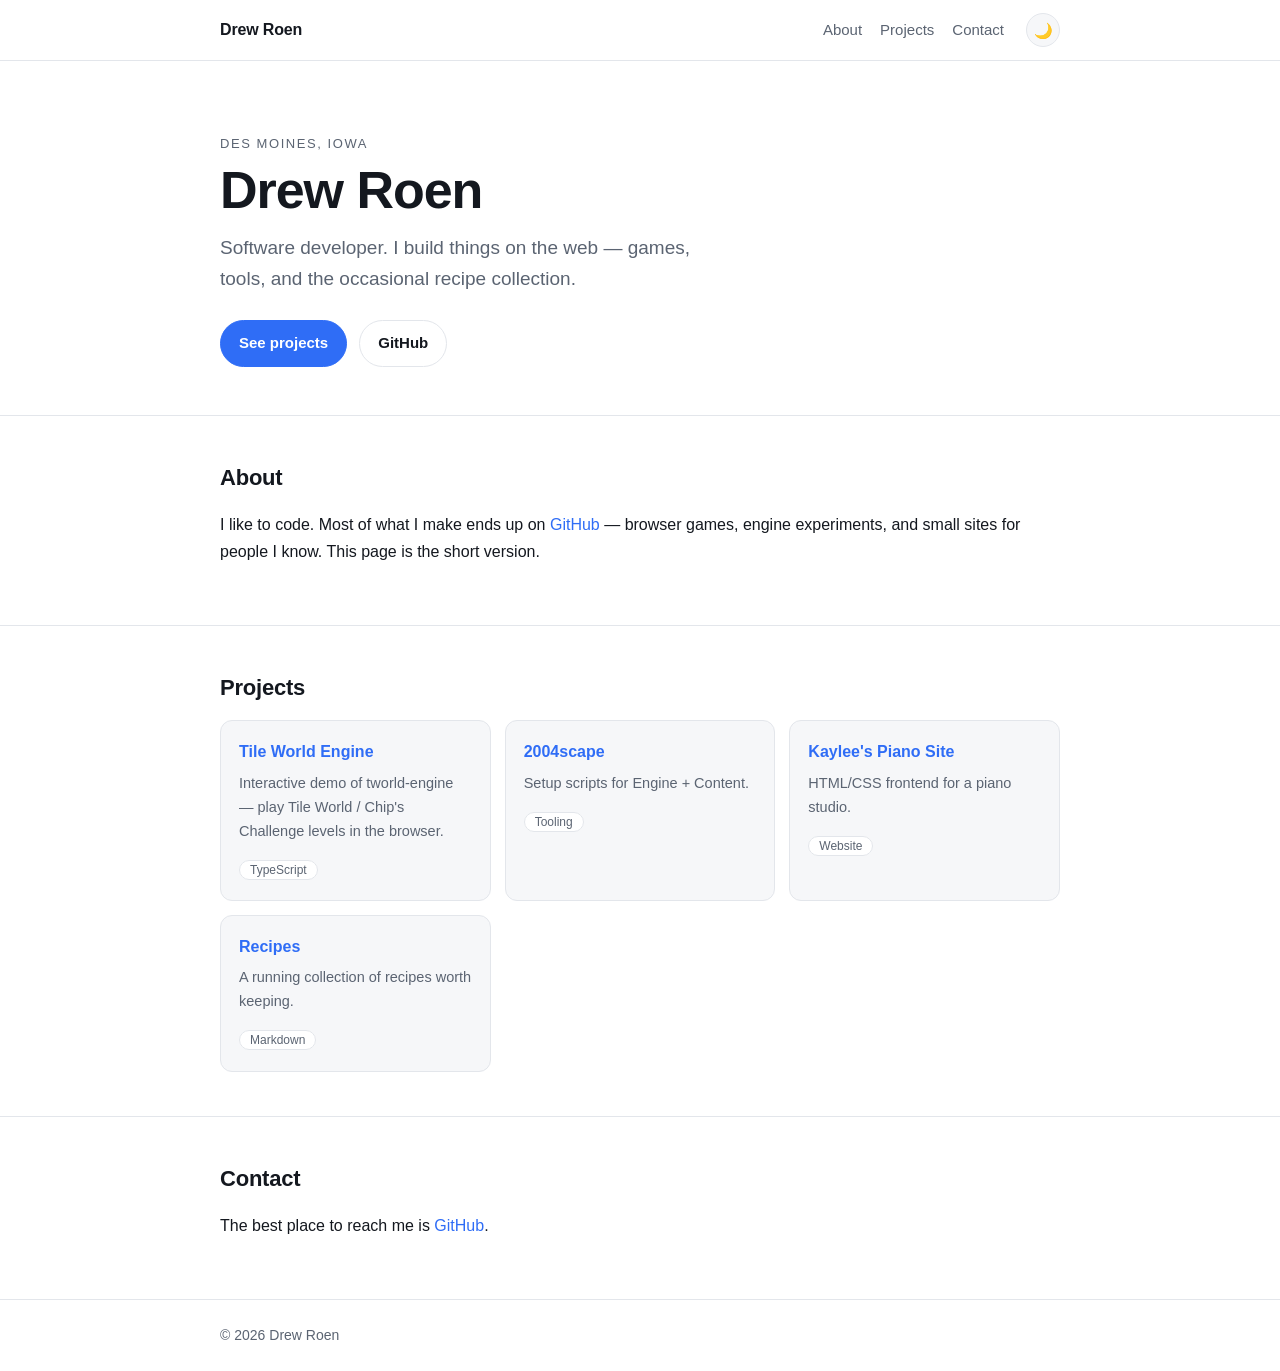
==== index.html @ 00964a7c "Add initial site: HTML/CSS/jQuery landing page" ====
<!DOCTYPE html>
<html lang="en">
<head>
  <meta charset="utf-8">
  <meta name="viewport" content="width=device-width, initial-scale=1">
  <title>Drew Roen</title>
  <meta name="description" content="Drew Roen — software developer in Des Moines, Iowa.">
  <link rel="stylesheet" href="css/style.css">
</head>
<body>

  <header class="site-header">
    <div class="wrap header-inner">
      <a class="brand" href="#top">Drew Roen</a>
      <nav class="nav">
        <a href="#about">About</a>
        <a href="#projects">Projects</a>
        <a href="#contact">Contact</a>
      </nav>
      <button id="theme-toggle" type="button" aria-label="Toggle theme">🌙</button>
    </div>
  </header>

  <main id="top">

    <section class="hero">
      <div class="wrap">
        <p class="eyebrow">Des Moines, Iowa</p>
        <h1>Drew Roen</h1>
        <p class="lead">
          Software developer. I build things on the web — games, tools, and the
          occasional recipe collection.
        </p>
        <p class="cta">
          <a class="btn" href="#projects">See projects</a>
          <a class="btn btn-ghost" href="https://github.com/Drewroen" target="_blank" rel="noopener">GitHub</a>
        </p>
      </div>
    </section>

    <section id="about" class="section reveal">
      <div class="wrap">
        <h2>About</h2>
        <p>
          I like to code. Most of what I make ends up on
          <a href="https://github.com/Drewroen" target="_blank" rel="noopener">GitHub</a> —
          browser games, engine experiments, and small sites for people I know.
          This page is the short version.
        </p>
      </div>
    </section>

    <section id="projects" class="section reveal">
      <div class="wrap">
        <h2>Projects</h2>
        <ul class="cards">

          <li class="card">
            <h3><a href="https://github.com/Drewroen/test-tile-world-ts" target="_blank" rel="noopener">Tile World Engine</a></h3>
            <p>Interactive demo of tworld-engine — play Tile World / Chip's Challenge levels in the browser.</p>
            <span class="tag">TypeScript</span>
          </li>

          <li class="card">
            <h3><a href="https://github.com/Drewroen/2004scape-drew" target="_blank" rel="noopener">2004scape</a></h3>
            <p>Setup scripts for Engine + Content.</p>
            <span class="tag">Tooling</span>
          </li>

          <li class="card">
            <h3><a href="https://github.com/Drewroen/kaylee-piano-site" target="_blank" rel="noopener">Kaylee's Piano Site</a></h3>
            <p>HTML/CSS frontend for a piano studio.</p>
            <span class="tag">Website</span>
          </li>

          <li class="card">
            <h3><a href="https://github.com/Drewroen/recipes" target="_blank" rel="noopener">Recipes</a></h3>
            <p>A running collection of recipes worth keeping.</p>
            <span class="tag">Markdown</span>
          </li>

        </ul>
      </div>
    </section>

    <section id="contact" class="section reveal">
      <div class="wrap">
        <h2>Contact</h2>
        <p>
          The best place to reach me is
          <a href="https://github.com/Drewroen" target="_blank" rel="noopener">GitHub</a>.
        </p>
      </div>
    </section>

  </main>

  <footer class="site-footer">
    <div class="wrap">
      <p>&copy; <span id="year"></span> Drew Roen</p>
    </div>
  </footer>

  <script src="https://code.jquery.com/jquery-3.7.1.min.js"
          integrity="sha256-/JqT3SQfawRcv/BIHPThkBvs0OEvtFFmqPF/lYI/Cxo="
          crossorigin="anonymous"></script>
  <script src="js/main.js"></script>
</body>
</html>
---- css/style.css ----
:root {
  --bg: #ffffff;
  --bg-soft: #f6f7f9;
  --fg: #14181f;
  --muted: #5b6472;
  --accent: #2f6df6;
  --border: #e3e6eb;
  --radius: 12px;
  --wrap: 880px;
}

html[data-theme="dark"] {
  --bg: #0f1216;
  --bg-soft: #161b22;
  --fg: #e8ecf2;
  --muted: #9aa4b2;
  --accent: #6ea1ff;
  --border: #242b35;
}

* { box-sizing: border-box; }

html { scroll-behavior: smooth; }

body {
  margin: 0;
  background: var(--bg);
  color: var(--fg);
  font: 16px/1.65 -apple-system, BlinkMacSystemFont, "Segoe UI", Roboto, Helvetica, Arial, sans-serif;
  -webkit-font-smoothing: antialiased;
  transition: background .25s ease, color .25s ease;
}

.wrap {
  width: 100%;
  max-width: var(--wrap);
  margin: 0 auto;
  padding: 0 20px;
}

a { color: var(--accent); text-decoration: none; }
a:hover { text-decoration: underline; }

/* Header */
.site-header {
  position: sticky;
  top: 0;
  z-index: 10;
  background: color-mix(in srgb, var(--bg) 88%, transparent);
  backdrop-filter: blur(8px);
  border-bottom: 1px solid var(--border);
}

.header-inner {
  display: flex;
  align-items: center;
  gap: 16px;
  height: 60px;
}

.brand { font-weight: 700; color: var(--fg); letter-spacing: -.01em; }
.brand:hover { text-decoration: none; }

.nav {
  display: flex;
  gap: 18px;
  margin-left: auto;
}

.nav a { color: var(--muted); font-size: 15px; }
.nav a:hover { color: var(--fg); text-decoration: none; }

#theme-toggle {
  margin-left: 6px;
  width: 34px;
  height: 34px;
  border: 1px solid var(--border);
  border-radius: 50%;
  background: var(--bg-soft);
  color: var(--fg);
  cursor: pointer;
  font-size: 15px;
  line-height: 1;
}
#theme-toggle:hover { border-color: var(--accent); }

/* Hero */
.hero { padding: 72px 0 48px; }

.eyebrow {
  margin: 0 0 8px;
  font-size: 13px;
  text-transform: uppercase;
  letter-spacing: .12em;
  color: var(--muted);
}

.hero h1 {
  margin: 0 0 12px;
  font-size: clamp(34px, 6vw, 52px);
  line-height: 1.1;
  letter-spacing: -.02em;
}

.lead { font-size: 19px; color: var(--muted); max-width: 46ch; margin: 0 0 26px; }

.cta { display: flex; gap: 12px; flex-wrap: wrap; margin: 0; }

.btn {
  display: inline-block;
  padding: 10px 18px;
  border-radius: 999px;
  background: var(--accent);
  color: #fff;
  font-size: 15px;
  font-weight: 600;
  border: 1px solid var(--accent);
}
.btn:hover { text-decoration: none; opacity: .9; }

.btn-ghost { background: transparent; color: var(--fg); border-color: var(--border); }
.btn-ghost:hover { border-color: var(--accent); color: var(--accent); opacity: 1; }

/* Sections */
.section { padding: 44px 0; border-top: 1px solid var(--border); }

.section h2 {
  margin: 0 0 14px;
  font-size: 22px;
  letter-spacing: -.01em;
}

/* Cards */
.cards {
  list-style: none;
  margin: 0;
  padding: 0;
  display: grid;
  grid-template-columns: repeat(auto-fit, minmax(240px, 1fr));
  gap: 14px;
}

.card {
  padding: 18px;
  border: 1px solid var(--border);
  border-radius: var(--radius);
  background: var(--bg-soft);
  transition: transform .15s ease, border-color .15s ease;
}

.card:hover { transform: translateY(-2px); border-color: var(--accent); }

.card h3 { margin: 0 0 6px; font-size: 16px; }
.card p { margin: 0 0 12px; color: var(--muted); font-size: 14.5px; }

.tag {
  font-size: 12px;
  color: var(--muted);
  border: 1px solid var(--border);
  border-radius: 999px;
  padding: 2px 10px;
  background: var(--bg);
}

/* Footer */
.site-footer {
  border-top: 1px solid var(--border);
  padding: 24px 0;
  color: var(--muted);
  font-size: 14px;
}
.site-footer p { margin: 0; }

/* Reveal on scroll */
.reveal { opacity: 0; transform: translateY(14px); transition: opacity .5s ease, transform .5s ease; }
.reveal.is-visible { opacity: 1; transform: none; }

@media (max-width: 560px) {
  .nav { gap: 12px; }
  .nav a { font-size: 14px; }
  .hero { padding: 48px 0 36px; }
}
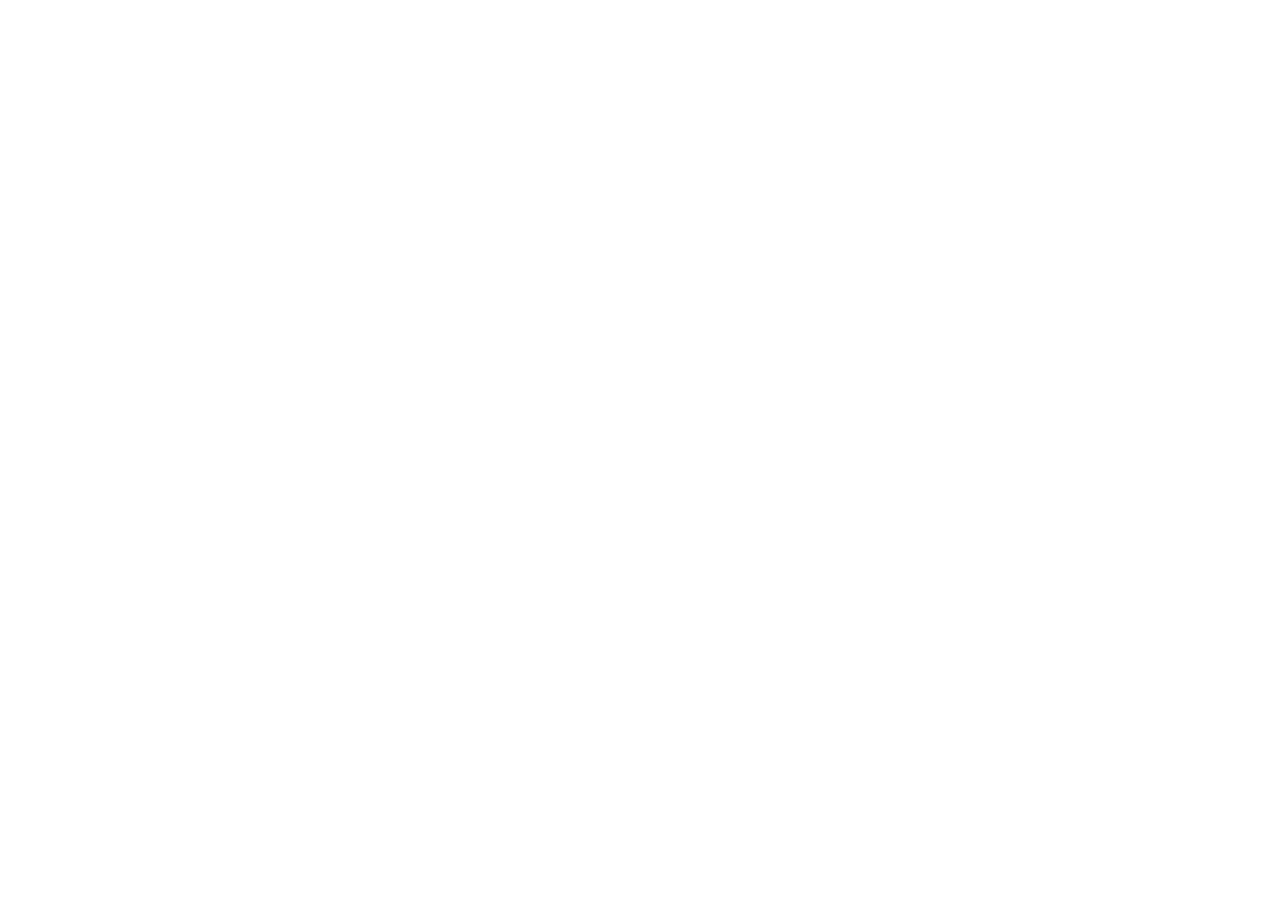
==== commit 42ff6241: "Strip to bare scaffold (empty css/js, no content)" ====
--- a/index.html
+++ b/index.html
@@ -3,107 +3,14 @@
 <head>
   <meta charset="utf-8">
   <meta name="viewport" content="width=device-width, initial-scale=1">
-  <title>Drew Roen</title>
-  <meta name="description" content="Drew Roen — software developer in Des Moines, Iowa.">
+  <title>drewroen.com</title>
   <link rel="stylesheet" href="css/style.css">
 </head>
 <body>
-
-  <header class="site-header">
-    <div class="wrap header-inner">
-      <a class="brand" href="#top">Drew Roen</a>
-      <nav class="nav">
-        <a href="#about">About</a>
-        <a href="#projects">Projects</a>
-        <a href="#contact">Contact</a>
-      </nav>
-      <button id="theme-toggle" type="button" aria-label="Toggle theme">🌙</button>
-    </div>
-  </header>
-
-  <main id="top">
-
-    <section class="hero">
-      <div class="wrap">
-        <p class="eyebrow">Des Moines, Iowa</p>
-        <h1>Drew Roen</h1>
-        <p class="lead">
-          Software developer. I build things on the web — games, tools, and the
-          occasional recipe collection.
-        </p>
-        <p class="cta">
-          <a class="btn" href="#projects">See projects</a>
-          <a class="btn btn-ghost" href="https://github.com/Drewroen" target="_blank" rel="noopener">GitHub</a>
-        </p>
-      </div>
-    </section>
-
-    <section id="about" class="section reveal">
-      <div class="wrap">
-        <h2>About</h2>
-        <p>
-          I like to code. Most of what I make ends up on
-          <a href="https://github.com/Drewroen" target="_blank" rel="noopener">GitHub</a> —
-          browser games, engine experiments, and small sites for people I know.
-          This page is the short version.
-        </p>
-      </div>
-    </section>
-
-    <section id="projects" class="section reveal">
-      <div class="wrap">
-        <h2>Projects</h2>
-        <ul class="cards">
-
-          <li class="card">
-            <h3><a href="https://github.com/Drewroen/test-tile-world-ts" target="_blank" rel="noopener">Tile World Engine</a></h3>
-            <p>Interactive demo of tworld-engine — play Tile World / Chip's Challenge levels in the browser.</p>
-            <span class="tag">TypeScript</span>
-          </li>
-
-          <li class="card">
-            <h3><a href="https://github.com/Drewroen/2004scape-drew" target="_blank" rel="noopener">2004scape</a></h3>
-            <p>Setup scripts for Engine + Content.</p>
-            <span class="tag">Tooling</span>
-          </li>
-
-          <li class="card">
-            <h3><a href="https://github.com/Drewroen/kaylee-piano-site" target="_blank" rel="noopener">Kaylee's Piano Site</a></h3>
-            <p>HTML/CSS frontend for a piano studio.</p>
-            <span class="tag">Website</span>
-          </li>
-
-          <li class="card">
-            <h3><a href="https://github.com/Drewroen/recipes" target="_blank" rel="noopener">Recipes</a></h3>
-            <p>A running collection of recipes worth keeping.</p>
-            <span class="tag">Markdown</span>
-          </li>
-
-        </ul>
-      </div>
-    </section>
-
-    <section id="contact" class="section reveal">
-      <div class="wrap">
-        <h2>Contact</h2>
-        <p>
-          The best place to reach me is
-          <a href="https://github.com/Drewroen" target="_blank" rel="noopener">GitHub</a>.
-        </p>
-      </div>
-    </section>
-
-  </main>
-
-  <footer class="site-footer">
-    <div class="wrap">
-      <p>&copy; <span id="year"></span> Drew Roen</p>
-    </div>
-  </footer>
 
   <script src="https://code.jquery.com/jquery-3.7.1.min.js"
           integrity="sha256-/JqT3SQfawRcv/BIHPThkBvs0OEvtFFmqPF/lYI/Cxo="
           crossorigin="anonymous"></script>
   <script src="js/main.js"></script>
 </body>
-</html>
+</html>
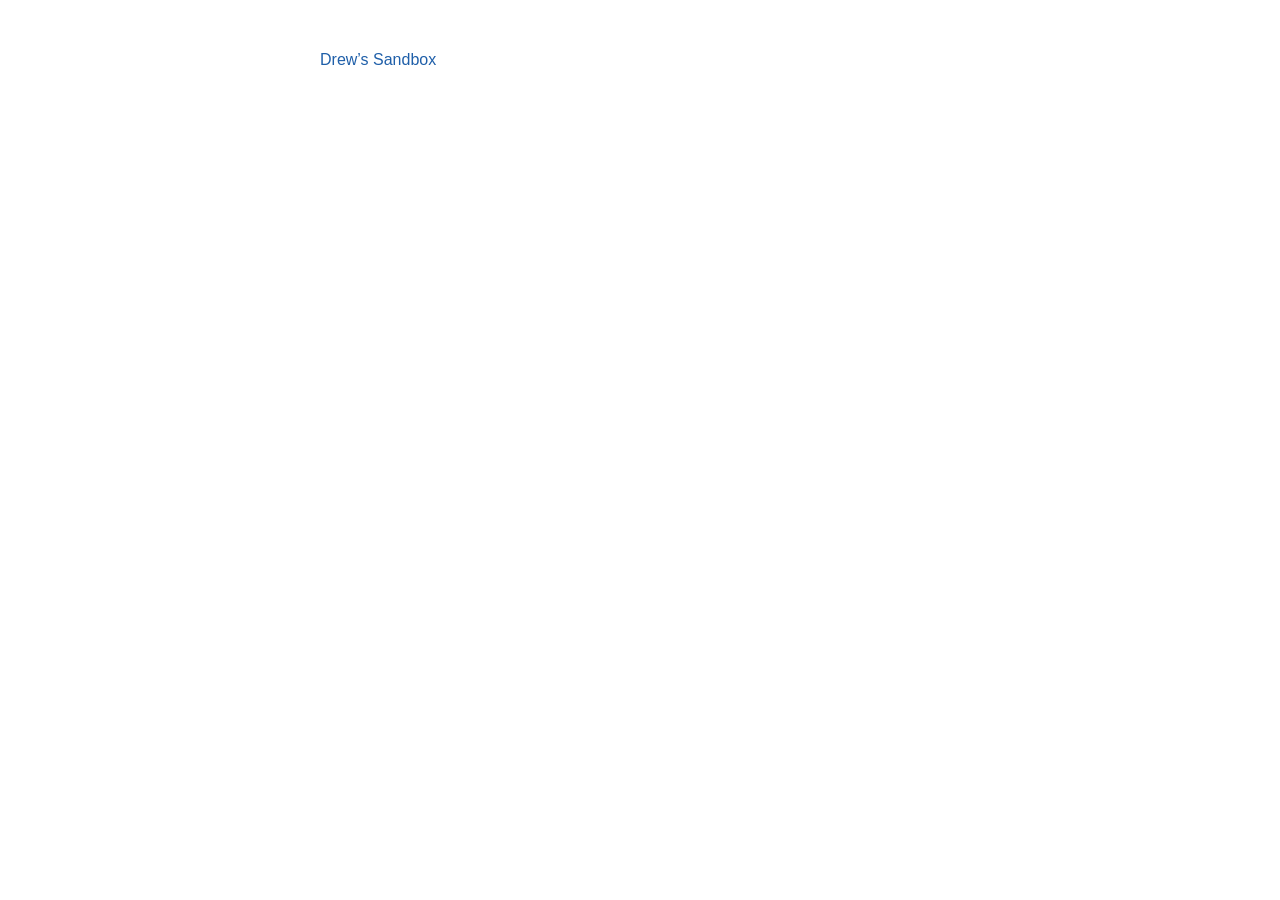
==== commit db064bcd: "Add homepage link to Drew's Sandbox and sandbox index page" ====
--- a/index.html
+++ b/index.html
@@ -7,10 +7,15 @@
   <link rel="stylesheet" href="css/style.css">
 </head>
 <body>
+  <main>
+    <nav>
+      <a href="sandbox/">Drew&rsquo;s Sandbox</a>
+    </nav>
+  </main>
 
   <script src="https://code.jquery.com/jquery-3.7.1.min.js"
           integrity="sha256-/JqT3SQfawRcv/BIHPThkBvs0OEvtFFmqPF/lYI/Cxo="
           crossorigin="anonymous"></script>
   <script src="js/main.js"></script>
 </body>
-</html>+</html>
--- a/css/style.css
+++ b/css/style.css
@@ -0,0 +1,70 @@
+:root {
+  --fg: #1b1b1b;
+  --muted: #6b6b6b;
+  --accent: #1f5fa9;
+  --rule: #e2e2e2;
+}
+
+* { box-sizing: border-box; }
+
+body {
+  margin: 0;
+  padding: 3rem 1.25rem;
+  font: 16px/1.55 -apple-system, BlinkMacSystemFont, "Segoe UI", Roboto, Helvetica, Arial, sans-serif;
+  color: var(--fg);
+  background: #fff;
+}
+
+main {
+  max-width: 40rem;
+  margin: 0 auto;
+}
+
+h1 {
+  font-size: 1.5rem;
+  margin: 0 0 .25rem;
+}
+
+a {
+  color: var(--accent);
+  text-decoration: none;
+}
+
+a:hover { text-decoration: underline; }
+
+.back {
+  margin: 0 0 2rem;
+  font-size: .875rem;
+}
+
+.lede {
+  color: var(--muted);
+  margin: 0 0 1.5rem;
+}
+
+.stat-list {
+  list-style: none;
+  margin: 0;
+  padding: 0;
+  border-top: 1px solid var(--rule);
+}
+
+.stat-list li {
+  padding: .6rem 0;
+  border-bottom: 1px solid var(--rule);
+}
+
+.empty {
+  color: var(--muted);
+  font-style: italic;
+}
+
+@media (prefers-color-scheme: dark) {
+  :root {
+    --fg: #eaeaea;
+    --muted: #9a9a9a;
+    --accent: #7fb3ea;
+    --rule: #333;
+  }
+  body { background: #141414; }
+}
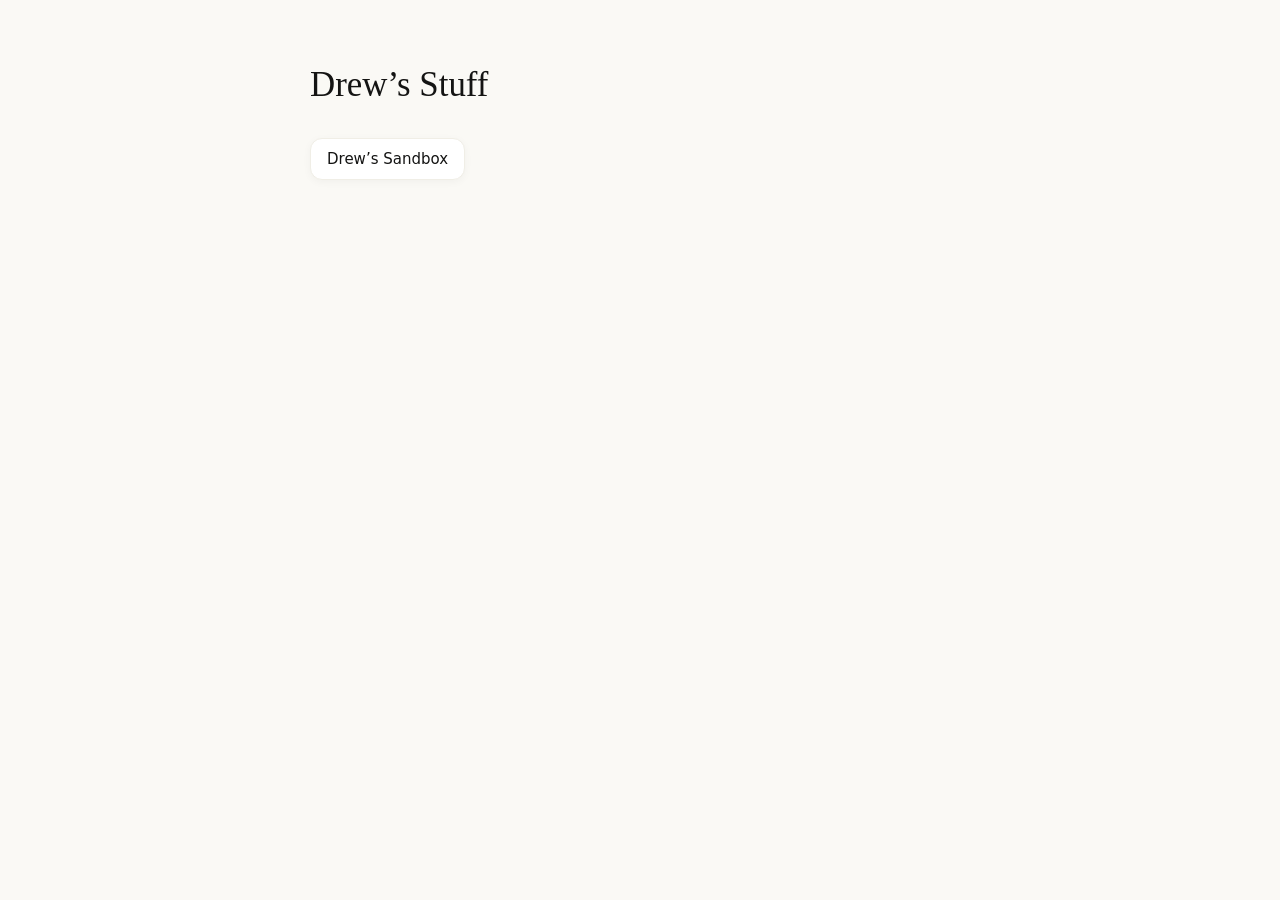
==== commit a1cc6679: "Add Drew's Stuff heading to the homepage" ====
--- a/index.html
+++ b/index.html
@@ -8,6 +8,8 @@
 </head>
 <body>
   <main>
+    <h1>Drew&rsquo;s Stuff</h1>
+
     <nav>
       <a href="sandbox/">Drew&rsquo;s Sandbox</a>
     </nav>
--- a/css/style.css
+++ b/css/style.css
@@ -1,70 +1,217 @@
+/* drewroen.com — visual language borrowed from Anthropic's design system.
+   Raw values below are the live tokens served by claude.com (warm neutral ramp,
+   clay accent, spacing/radius scales, type scale). Fonts are their declared
+   fallbacks — the Anthropic webfonts themselves are proprietary and not shipped. */
+
 :root {
-  --fg: #1b1b1b;
-  --muted: #6b6b6b;
-  --accent: #1f5fa9;
-  --rule: #e2e2e2;
+  /* warm neutral ramp */
+  --gray-000: #ffffff;
+  --gray-050: #faf9f5;
+  --gray-100: #f5f4ed;
+  --gray-150: #f0eee6;
+  --gray-200: #e8e6dc;
+  --gray-300: #d1cfc5;
+  --gray-400: #b0aea5;
+  --gray-450: #9c9a92;
+  --gray-500: #87867f;
+  --gray-550: #73726c;
+  --gray-600: #5e5d59;
+  --gray-650: #4d4c48;
+  --gray-700: #3d3d3a;
+  --gray-750: #30302e;
+  --gray-800: #262624;
+  --gray-850: #1f1e1d;
+  --gray-900: #1a1918;
+  --gray-950: #141413;
+
+  /* accents */
+  --clay: #d97757;
+  --clay-hover: #c6613f;
+  --clay-dark: #c46849;
+  /* text-level clay: darkens Anthropic's clay to clear 4.5:1 on parchment
+     (#c6613f only reaches 3.85:1) */
+  --link: #b0512c;
+  --error: #bf4d43;
+  --focus: var(--clay-dark);
+
+  /* spacing */
+  --sp-4: 4px;
+  --sp-8: 8px;
+  --sp-12: 12px;
+  --sp-16: 16px;
+  --sp-24: 24px;
+  --sp-32: 32px;
+  --sp-48: 48px;
+  --sp-64: 64px;
+
+  /* radii */
+  --br-6: 6px;
+  --br-8: 8px;
+  --br-12: 12px;
+  --br-16: 16px;
+
+  /* type */
+  --font-serif: anthropicSerif, Georgia, "Times New Roman", serif;
+  --font-sans: anthropicSans, system-ui, -apple-system, "Segoe UI", Roboto, Helvetica, Arial, sans-serif;
+  --font-mono: anthropicMono, ui-monospace, SFMono-Regular, Menlo, Consolas, monospace;
+  --weight-light: 300;
+  --weight-regular: 400;
+  --weight-medium: 500;
+
+  --headline-3: clamp(28px, 25.714px + 0.714vw, 36px);
+  --headline-5: clamp(20px, 18.571px + 0.446vw, 25px);
+  --body-2: 17px;
+  --body-3: 15px;
+  --caption: 12px;
+
+  --ease-out: cubic-bezier(0.25, 1, 0.5, 1);
+  --shadow-sm: 0 2px 8px #0000000a;
+  --shadow-md: 0 4px 20px #0000000a;
+
+  /* surfaces */
+  --bg: var(--gray-050);
+  --bg-raised: var(--gray-000);
+  --bg-subtle: var(--gray-100);
+  --text: var(--gray-950);
+  --text-secondary: var(--gray-600);
+  --text-tertiary: var(--gray-550);
+  --border: var(--gray-200);
+  --border-subtle: var(--gray-150);
+  --ring: var(--gray-300);
+}
+
+@media (prefers-color-scheme: dark) {
+  :root {
+    --bg: var(--gray-800);
+    --bg-raised: var(--gray-750);
+    --bg-subtle: var(--gray-850);
+    --text: var(--gray-050);
+    --text-secondary: var(--gray-400);
+    --text-tertiary: var(--gray-450);
+    --border: var(--gray-650);
+    --border-subtle: var(--gray-700);
+    --ring: var(--gray-700);
+    --link: var(--clay);
+    --shadow-sm: 0 2px 8px #00000040;
+    --shadow-md: 0 4px 20px #00000040;
+  }
 }
 
 * { box-sizing: border-box; }
 
 body {
   margin: 0;
-  padding: 3rem 1.25rem;
-  font: 16px/1.55 -apple-system, BlinkMacSystemFont, "Segoe UI", Roboto, Helvetica, Arial, sans-serif;
-  color: var(--fg);
-  background: #fff;
+  padding: var(--sp-64) var(--sp-24);
+  font-family: var(--font-sans);
+  font-size: var(--body-2);
+  line-height: 1.6;
+  color: var(--text);
+  background: var(--bg);
+  -webkit-font-smoothing: antialiased;
 }
 
 main {
-  max-width: 40rem;
+  max-width: 660px;
   margin: 0 auto;
 }
 
 h1 {
-  font-size: 1.5rem;
-  margin: 0 0 .25rem;
+  font-family: var(--font-serif);
+  font-weight: var(--weight-medium);
+  font-size: var(--headline-3);
+  line-height: 1.2;
+  color: var(--text);
+  margin: 0 0 var(--sp-8);
 }
 
 a {
-  color: var(--accent);
+  color: var(--text);
   text-decoration: none;
 }
 
-a:hover { text-decoration: underline; }
-
+a:hover {
+  color: var(--link);
+  text-decoration: underline;
+  text-underline-offset: 2px;
+}
+
+:focus-visible {
+  outline: 2px solid var(--focus);
+  outline-offset: 2px;
+  border-radius: var(--br-6);
+}
+
+/* homepage entry point */
+nav {
+  margin-top: var(--sp-32);
+}
+
+nav a {
+  display: inline-flex;
+  align-items: center;
+  padding: var(--sp-8) var(--sp-16);
+  font-size: var(--body-3);
+  color: var(--text);
+  background: var(--bg-raised);
+  border: 1px solid var(--border-subtle);
+  border-radius: var(--br-12);
+  box-shadow: var(--shadow-sm);
+  transition: background-color 0.15s var(--ease-out), border-color 0.15s var(--ease-out);
+}
+
+nav a:hover {
+  color: var(--text);
+  background: var(--bg-subtle);
+  border-color: var(--border);
+}
+
+/* sandbox page */
 .back {
-  margin: 0 0 2rem;
-  font-size: .875rem;
-}
+  margin: 0 0 var(--sp-48);
+  font-size: var(--body-3);
+}
+
+.back a { color: var(--text-secondary); }
+
+.back a:hover { color: var(--link); }
 
 .lede {
-  color: var(--muted);
-  margin: 0 0 1.5rem;
+  max-width: 60ch;
+  margin: 0 0 var(--sp-32);
+  color: var(--text-secondary);
 }
 
 .stat-list {
   list-style: none;
   margin: 0;
   padding: 0;
-  border-top: 1px solid var(--rule);
+  border-top: 1px solid var(--border-subtle);
 }
 
 .stat-list li {
-  padding: .6rem 0;
-  border-bottom: 1px solid var(--rule);
+  padding: var(--sp-16) 0;
+  border-bottom: 1px solid var(--border-subtle);
+}
+
+.stat-list a {
+  font-family: var(--font-serif);
+  font-weight: var(--weight-medium);
+  font-size: var(--headline-5);
+  line-height: 1.2;
+}
+
+.stat-list a:hover {
+  color: var(--link);
+  text-decoration: none;
 }
 
 .empty {
-  color: var(--muted);
+  margin: var(--sp-24) 0 0;
+  font-size: var(--body-3);
+  color: var(--text-tertiary);
   font-style: italic;
 }
 
-@media (prefers-color-scheme: dark) {
-  :root {
-    --fg: #eaeaea;
-    --muted: #9a9a9a;
-    --accent: #7fb3ea;
-    --rule: #333;
-  }
-  body { background: #141414; }
-}
+@media (prefers-reduced-motion: reduce) {
+  * { transition: none !important; }
+}
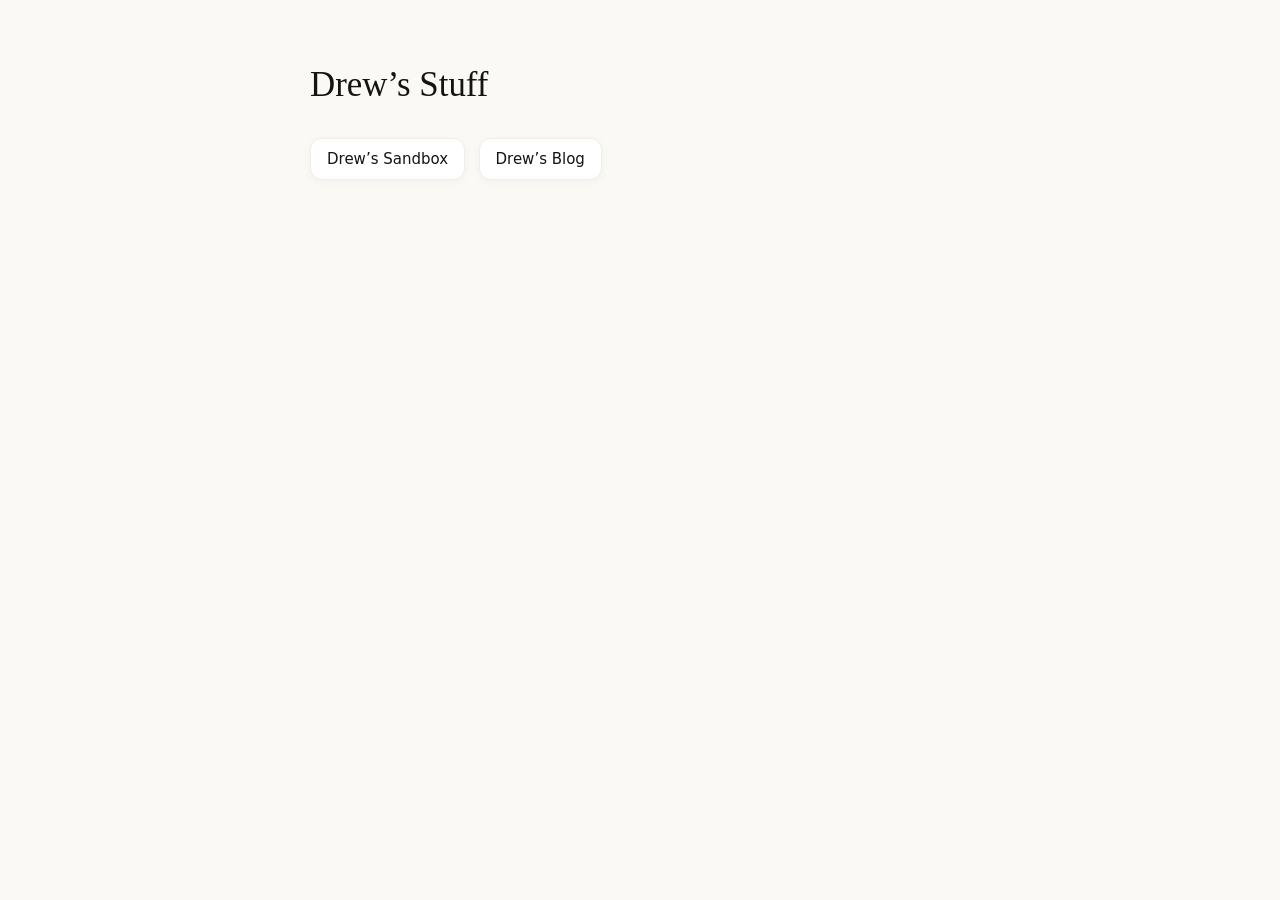
==== commit 334578b2: "Add a blog section to drewroen.com" ====
--- a/index.html
+++ b/index.html
@@ -12,6 +12,7 @@
 
     <nav>
       <a href="sandbox/">Drew&rsquo;s Sandbox</a>
+      <a href="blog/">Drew&rsquo;s Blog</a>
     </nav>
   </main>
 
--- a/css/style.css
+++ b/css/style.css
@@ -31,6 +31,7 @@
   /* text-level clay: darkens Anthropic's clay to clear 4.5:1 on parchment
      (#c6613f only reaches 3.85:1) */
   --link: #b0512c;
+  --olive: #788c5d;
   --error: #bf4d43;
   --focus: var(--clay-dark);
 
@@ -92,6 +93,7 @@
     --border-subtle: var(--gray-700);
     --ring: var(--gray-700);
     --link: var(--clay);
+    --olive: #93a877;
     --shadow-sm: 0 2px 8px #00000040;
     --shadow-md: 0 4px 20px #00000040;
   }
@@ -165,7 +167,9 @@
   border-color: var(--border);
 }
 
-/* sandbox page */
+nav a + a { margin-left: var(--sp-8); }
+
+/* sandbox + blog index */
 .back {
   margin: 0 0 var(--sp-48);
   font-size: var(--body-3);
@@ -181,26 +185,30 @@
   color: var(--text-secondary);
 }
 
-.stat-list {
+.stat-list,
+.post-list {
   list-style: none;
   margin: 0;
   padding: 0;
   border-top: 1px solid var(--border-subtle);
 }
 
-.stat-list li {
+.stat-list li,
+.post-list li {
   padding: var(--sp-16) 0;
   border-bottom: 1px solid var(--border-subtle);
 }
 
-.stat-list a {
+.stat-list a,
+.post-list a {
   font-family: var(--font-serif);
   font-weight: var(--weight-medium);
   font-size: var(--headline-5);
   line-height: 1.2;
 }
 
-.stat-list a:hover {
+.stat-list a:hover,
+.post-list a:hover {
   color: var(--link);
   text-decoration: none;
 }
@@ -212,6 +220,132 @@
   font-style: italic;
 }
 
+/* stat pages */
+.meta {
+  margin: 0 0 var(--sp-32);
+  font-size: var(--caption);
+  letter-spacing: 0.12px;
+  color: var(--text-tertiary);
+}
+
+section { margin-top: var(--sp-48); }
+
+h2 {
+  font-family: var(--font-serif);
+  font-weight: var(--weight-medium);
+  font-size: var(--headline-5);
+  line-height: 1.2;
+  margin: 0 0 var(--sp-12);
+}
+
+figure { margin: 0 0 var(--sp-32); }
+
+.chart {
+  position: relative;
+  height: 320px;
+  padding: var(--sp-16);
+  background: var(--bg-raised);
+  border: 1px solid var(--border-subtle);
+  border-radius: var(--br-12);
+  box-shadow: var(--shadow-sm);
+}
+
+figcaption {
+  margin-top: var(--sp-12);
+  font-size: var(--caption);
+  line-height: 1.5;
+  color: var(--text-tertiary);
+}
+
+.data-table {
+  width: 100%;
+  border-collapse: collapse;
+  font-size: var(--body-3);
+  font-variant-numeric: tabular-nums;
+}
+
+.data-table caption {
+  padding-bottom: var(--sp-8);
+  text-align: left;
+  font-size: var(--caption);
+  color: var(--text-tertiary);
+}
+
+.data-table th,
+.data-table td {
+  padding: var(--sp-8) var(--sp-8) var(--sp-8) 0;
+  text-align: left;
+  border-bottom: 1px solid var(--border-subtle);
+}
+
+.data-table th {
+  font-weight: var(--weight-medium);
+  color: var(--text-secondary);
+  border-bottom-color: var(--border);
+}
+
+.data-table td.num {
+  padding-right: var(--sp-16);
+  text-align: right;
+}
+
+/* sortable data tables (behaviour in js/tables.js) */
+.data-table th[aria-sort] {
+  cursor: pointer;
+  user-select: none;
+  white-space: nowrap;
+}
+
+.data-table th[aria-sort]:hover { color: var(--text); }
+
+.data-table th[aria-sort] .sort-ind {
+  margin-left: var(--sp-4);
+  font-size: 0.85em;
+  color: var(--text-tertiary);
+}
+
+.data-table th[aria-sort="ascending"] .sort-ind,
+.data-table th[aria-sort="descending"] .sort-ind { color: var(--link); }
+
+/* wide tables scroll inside their own box rather than the page */
+.table-scroll {
+  margin-bottom: var(--sp-16);
+  overflow-x: auto;
+}
+
+.table-scroll .data-table { min-width: 520px; }
+
+.sources {
+  margin: 0;
+  padding-left: 1.1em;
+}
+
+.sources li { margin-bottom: var(--sp-12); }
+
+.sources a,
+.note a {
+  text-decoration: underline;
+  text-underline-offset: 2px;
+}
+
+.bullets {
+  margin: 0;
+  padding-left: 1.1em;
+}
+
+.bullets li { margin-bottom: var(--sp-8); }
+
+.note {
+  margin: var(--sp-16) 0 0;
+  font-size: var(--caption);
+  color: var(--text-tertiary);
+}
+
+@media (max-width: 480px) {
+  .chart { height: 260px; padding: var(--sp-8); }
+  .data-table { font-size: 14px; }
+}
+
 @media (prefers-reduced-motion: reduce) {
   * { transition: none !important; }
 }
